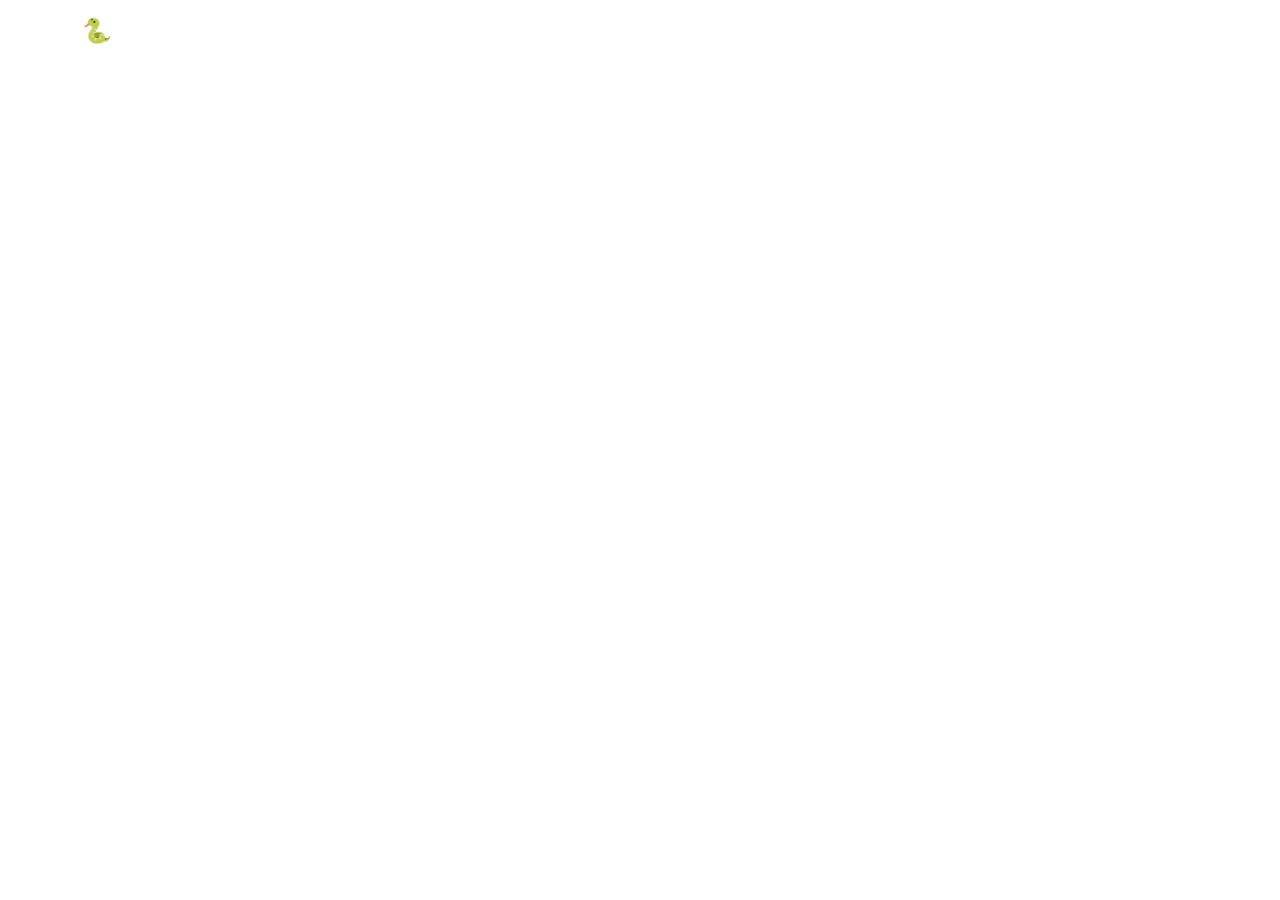
==== index.html @ 26868340 "jogo_da_cobra" ====
<!DOCTYPE html>
<html lang="pt-br">
<head>
    <meta charset="UTF-8">
    <meta name="viewport" content="width=device-width, initial-scale=1.0">
    <title>Jogo da Cobra</title>

    <link rel="stylesheet" href="index.css">
    <link rel="stylesheet" href="https://cdn.jsdelivr.net/npm/bootstrap@5.3.8/dist/css/bootstrap.min.css">
</head>
<body>
    <header>
        <nav class="navbar navbar-dark">
            <div class="container">
                <span class="navbar-brand fw-bold fs-4">🐍 Jogo da Cobra</span>
                <span class="navbar-text" id="nav-recorde">Recorde: 0</span>
            </div>
        </nav>
    </header>

    <main class="container py-5">
        
    </main>
</body>
</html>
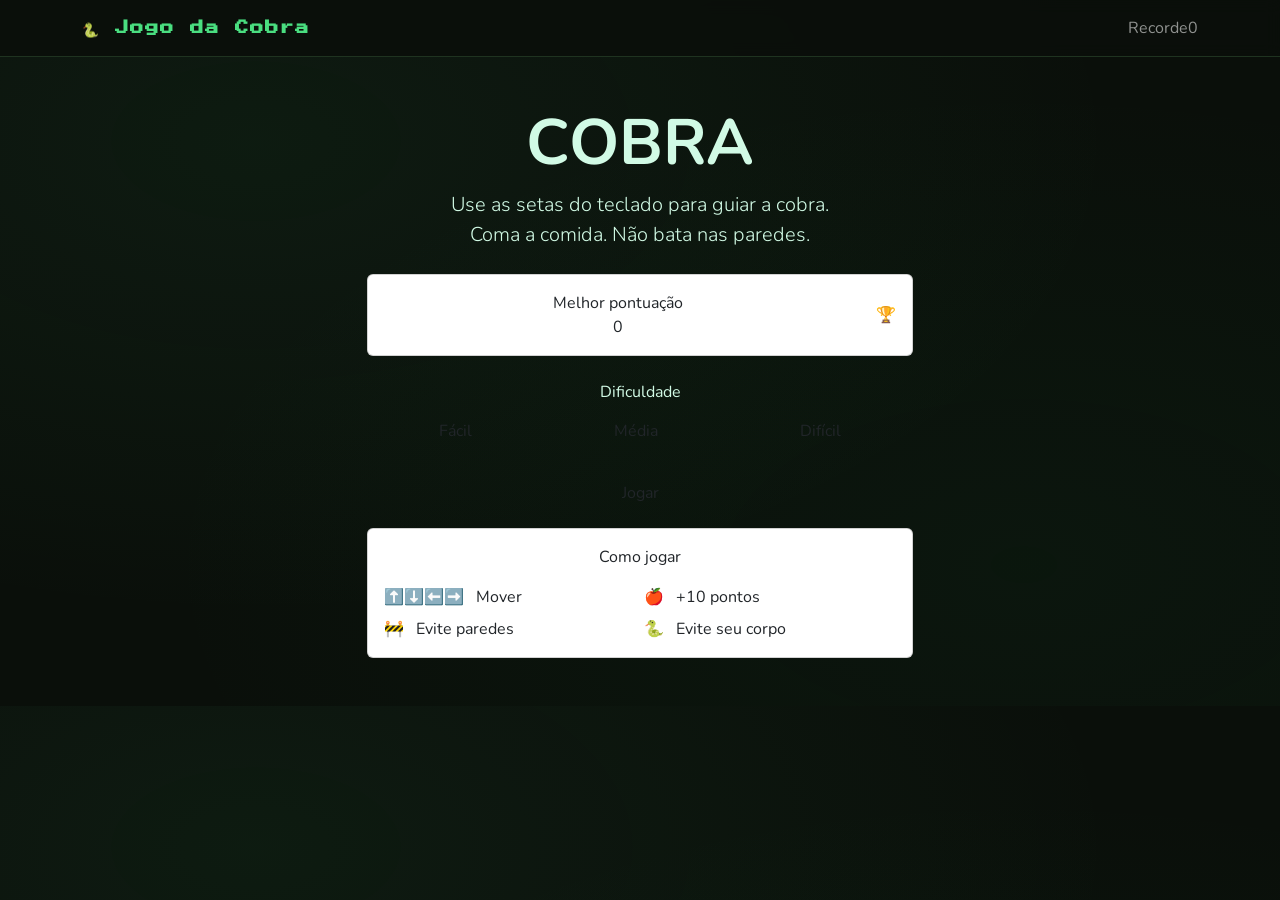
==== commit 87c5d586: "atualizaçao" ====
--- a/index.html
+++ b/index.html
@@ -3,23 +3,85 @@
 <head>
     <meta charset="UTF-8">
     <meta name="viewport" content="width=device-width, initial-scale=1.0">
-    <title>Jogo da Cobra</title>
+    <title>jogo da cobra</title>
 
+    
+    <link rel="stylesheet" href="https://cdn.jsdelivr.net/npm/bootstrap@5.3.8/dist/css/bootstrap.min.css">
     <link rel="stylesheet" href="index.css">
-    <link rel="stylesheet" href="https://cdn.jsdelivr.net/npm/bootstrap@5.3.8/dist/css/bootstrap.min.css">
 </head>
 <body>
-    <header>
-        <nav class="navbar navbar-dark">
-            <div class="container">
-                <span class="navbar-brand fw-bold fs-4">🐍 Jogo da Cobra</span>
-                <span class="navbar-text" id="nav-recorde">Recorde: 0</span>
+   <header>
+    <nav class="navbar navbar-dark">
+        <div class="container">
+            <span class="navbar-brand fw-bold fs-4">🐍 Jogo da Cobra</span>
+            <span class="navbar-text" id="nav-recorde"> Recorde: 0</span>
+        </div>
+    </nav>
+   </header> 
+
+   <main class="container py-5">
+        <div class="row justify-content-center">
+            <div class="col-12 col-md-8 col-lg-6 text-center">
+                <div class="titulo-bloco mb-4">
+                    <h1 class="display-3 fw-bold titulo-jogo">COBRA</h1>
+                    <p class="lead subtitulo">Use as setas do teclado para guiar a cobra. <br>Coma a comida. Não bata nas paredes.</p>
+                </div>
+
+                <div class="card card-recorde mb-4">
+                    <div class="card-body py-3">
+                        <div  class="row align-items-center">
+                            <div class="col">
+                                <span class="label-card">Melhor pontuação</span>
+                                <div class="valor-recorde" id="recorde-display">0</div>
+                            </div>
+                            <div class="col-auto">
+                                <span class="icone-trofeu">🏆</span>
+                            </div>
+                        </div>
+                    </div>
+                </div>
+
+                <div class="mb-4">
+                    <p class="label-secao mb-2">Dificuldade</p>
+                    <div class="btn-group w-100" role="group">
+                        <input type="radio" class="btn-check" name="dificuldade" id="facil" value="200">
+                        <label class="btn btn-outline-dif" for="facil">Fácil</label>
+
+                        <input type="radio" class="btn-check" name="dificuldade" id="media" value="130">
+                        <label class="btn btn-outline-dif" for="media">Média</label>
+
+                        <input type="radio" class="btn-check" name="dificuldade" id="dificil" value="70">
+                        <label class="btn btn-outline-dif" for="dificil">Difícil</label>
+                    </div>
+                </div>
+
+                <a href="jogo.html" class="btn btn-jogar w-100 mb-3">Jogar</a>
+
+                <div class="card card-instrucoes">
+                    <div class="card-body">
+                        <p class="label-card mb-3">Como jogar</p>
+                        <div class="row g-2 text-start">
+                            <div class="col-6"><div class="instrucao-item">⬆️⬇️⬅️➡️ &nbsp; Mover</div></div>
+                            <div class="col-6"><div class="instrucao-item">🍎 &nbsp; +10 pontos</div></div>
+                            <div class="col-6"><div class="instrucao-item">🚧 &nbsp; Evite paredes</div></div>
+                            <div class="col-6"><div class="instrucao-item">🐍 &nbsp; Evite seu corpo</div></div>
+                        </div>
+                    </div>
+                </div>
             </div>
-        </nav>
-    </header>
+        </div>
+   </main>
 
-    <main class="container py-5">
-        
-    </main>
+   <script src="https://cdn.jsdelivr.net/npm/bootstrap@5.3.3/dist/js/bootstrap.bundle.min.js"></script>
+   <script>
+        const recorde = localStorage.getItem("cobra_recorde") || 0;
+        document.getElementById("recorde-display").textContent = recorde;
+        document.getElementById("nav-recorde").textContent ="Recorde" + recorde;
+
+        document.getElementById("btn-jogar").addEventListener("click", ()=> {
+            const dificuldadeSelecionada = document.querySelector('input[name="dificuldade"]:checked').value;
+            localStorage.setItem("cobra_velocidade", dificuldadeSelecionada);
+        })
+   </script>
 </body>
 </html>
--- a/index.css
+++ b/index.css
@@ -0,0 +1,43 @@
+
+@import url('https://fonts.googleapis.com/css2?family=Nunito:ital,wght@0,200..1000;1,200..1000&family=Press+Start+2P&display=swap');
+
+:root{
+    --verde: #4ADE80;
+    --verde-escuro: 16A34A;
+    --fundo: #0A0F0A;
+    --fundo-card: #111A11;
+    --borda: #1F3320;
+    --texto: #D1FAE5;
+    --esmaecido: #6B7280;
+}
+
+*{
+    box-sizing: border-box;
+    margin: 0;
+    padding: 0;
+}
+
+body{
+    font-family: "Nunito", sans-serif;
+    background-color: var(--fundo);
+    color: var(--texto);
+    min-width: 100vh;
+    background-image:
+        radial-gradient(ellipse at 20% 20%, rgba(74, 222, 128, 0.06) 0%, transparent 60%),
+        radial-gradient(ellipse at 80% 80%, rgba(22, 163, 74, 0.05) 0%, transparent 60%);
+}
+
+/*NAVBAR*/
+.navbar{
+    background: rgba(10, 15, 10, 0.9);
+    border-bottom: 1px solid var(--borda);
+    backdrop-filter: blur(8px);
+}
+
+.navbar-brand{
+    font-family: "Press Start 2P", monospace;
+    font-size: 0.85rem !important;
+    color: var(--verde) !important;
+    letter-spacing: 1px;
+}
+
